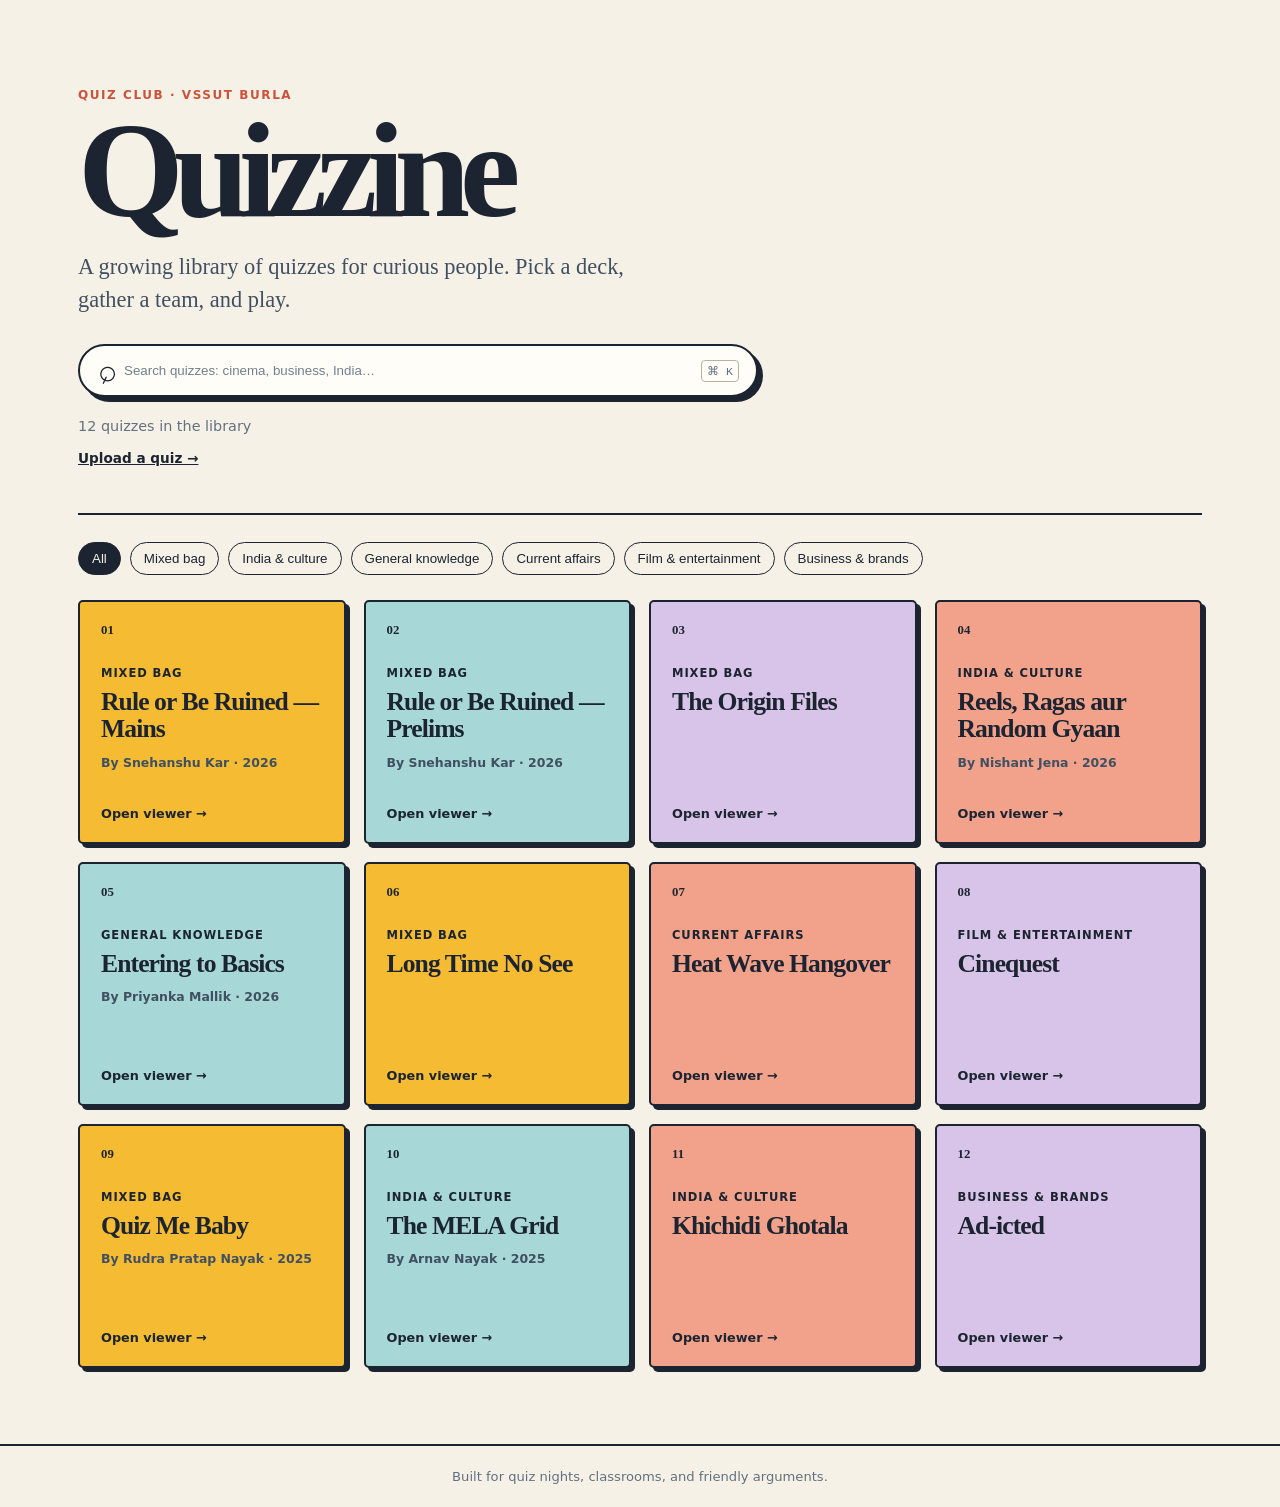
==== index.html @ 9f370ceb "feat: serve clean routes from Go API" ====
<!doctype html>
<html lang="en">
  <head>
    <meta charset="UTF-8" />
    <meta name="viewport" content="width=device-width, initial-scale=1.0" />
    <!-- Google tag (gtag.js) -->
    <script async src="https://www.googletagmanager.com/gtag/js?id=G-WMMW5VG9YV"></script>
    <script>
      window.dataLayer = window.dataLayer || [];
      function gtag(){dataLayer.push(arguments);}
      gtag('js', new Date());
      gtag('config', 'G-WMMW5VG9YV');
    </script>
    <meta name="description" content="Quizzine is the searchable quiz library from Quiz Club - VSSUT Burla." />
    <title>Quizzine — Quiz Club - VSSUT Burla</title>
    <link rel="canonical" href="https://quizzine.org/" />
    <meta property="og:type" content="website" />
    <meta property="og:url" content="https://quizzine.org/" />
    <meta property="og:title" content="Quizzine — A library of quizzes for curious people" />
    <meta property="og:description" content="Explore quiz decks on technology, business, India, sport, culture, and more — from Quiz Club - VSSUT Burla." />
    <meta property="og:image" content="https://quizzine.org/og-preview-v2.jpg" />
    <meta property="og:image:width" content="1200" />
    <meta property="og:image:height" content="630" />
    <meta property="og:site_name" content="Quizzine" />
    <meta name="twitter:card" content="summary_large_image" />
    <meta name="twitter:title" content="Quizzine — A library of quizzes for curious people" />
    <meta name="twitter:description" content="Explore quiz decks on technology, business, India, sport, culture, and more." />
    <meta name="twitter:image" content="https://quizzine.org/og-preview-v2.jpg" />
    <link rel="icon" href="favicon.svg" type="image/svg+xml" />
    <link rel="stylesheet" href="styles.css?v=20260818-upload" />
  </head>
  <body>
    <main>
      <section class="hero" aria-labelledby="page-title">
        <p class="eyebrow">QUIZ CLUB · VSSUT BURLA</p>
        <h1 id="page-title">Quizzine</h1>
        <p class="intro">A growing library of quizzes for curious people. Pick a deck, gather a team, and play.</p>
        <label class="search" for="quiz-search">
          <span class="search-icon" aria-hidden="true">⌕</span>
          <input id="quiz-search" type="search" autocomplete="off" placeholder="Search quizzes: cinema, business, India…" aria-describedby="result-count" />
          <kbd>⌘ K</kbd>
        </label>
        <p id="result-count" class="result-count" aria-live="polite"></p>
        <a class="upload-link" href="/upload">Upload a quiz →</a>
      </section>

      <section aria-label="Quiz library" class="library">
        <div class="filters" id="filters" aria-label="Filter by topic"></div>
        <div id="quiz-grid" class="quiz-grid"></div>
        <p id="empty-state" class="empty" hidden>No quizzes match that search. Try a different term.</p>
      </section>
    </main>
    <footer>Built for quiz nights, classrooms, and friendly arguments.</footer>
  <script src="quizzes.js?v=20260818-upload"></script>
  <script src="app.js?v=20260818-upload"></script>
  </body>
</html>
---- styles.css ----
:root { --ink:#1b2430; --paper:#f6f1e7; --sun:#f5bb32; --brick:#cc5239; --sky:#a7d8d7; --muted:#637080; }
* { box-sizing:border-box; }
body { margin:0; min-height:100vh; color:var(--ink); background:var(--paper); font-family: ui-rounded, "Avenir Next", Avenir, "Nunito Sans", system-ui, sans-serif; }
main { max-width:1180px; padding:0 28px; margin:auto; }
.hero { padding:88px 0 46px; max-width:800px; }
.eyebrow { font-size:.75rem; font-weight:800; letter-spacing:.13em; color:var(--brick); margin:0 0 15px; }
h1 { margin:0; font:900 clamp(4rem,12vw,8.5rem)/.78 Georgia, serif; letter-spacing:-.075em; }
.intro { font:500 clamp(1.1rem,2.2vw,1.4rem)/1.45 Georgia,serif; max-width:590px; margin:28px 0; color:#405061; }
.search { position:relative; display:flex; align-items:center; max-width:680px; border:2px solid var(--ink); border-radius:999px; padding:0 17px; background:#fffdf7; box-shadow:5px 5px 0 var(--ink); }
.search:focus-within { outline:4px solid var(--sun); outline-offset:3px; }
.search-icon { font-size:2rem; font-family:Georgia,serif; transform:rotate(-20deg); margin-right:8px; }
input { flex:1; min-width:0; border:0; outline:0; background:transparent; color:var(--ink); font:600 1rem/1.2 inherit; padding:17px 0; }
input::placeholder { color:#72808c; }
kbd { font-size:.72rem; color:var(--muted); border:1px solid #b6b2a8; border-radius:4px; padding:3px 5px; white-space:nowrap; }
.result-count { min-height:1.2em; color:var(--muted); font-size:.9rem; margin:21px 0 0; }
.upload-link { display:inline-block; margin-top:15px; color:var(--ink); font-size:.85rem; font-weight:800; }
.library { border-top:2px solid var(--ink); padding:27px 0 76px; }
.filters { display:flex; flex-wrap:wrap; gap:9px; margin-bottom:25px; }
.filter { cursor:pointer; border:1.5px solid var(--ink); border-radius:999px; background:transparent; padding:8px 13px; color:var(--ink); font:750 .79rem inherit; }
.filter:hover,.filter[aria-pressed="true"] { background:var(--ink); color:var(--paper); }
.quiz-grid { display:grid; grid-template-columns:repeat(auto-fill,minmax(230px,1fr)); gap:18px; }
.card { min-height:244px; position:relative; padding:21px; display:flex; flex-direction:column; border:2px solid var(--ink); border-radius:5px; color:var(--ink); background:var(--card); box-shadow:4px 4px 0 var(--ink); transition:transform .15s, box-shadow .15s; }
.card:hover { transform:translate(-3px,-3px); box-shadow:8px 8px 0 var(--ink); }
.number { font:800 .8rem Georgia,serif; }
.topic { margin:28px 0 8px; font-weight:800; font-size:.72rem; text-transform:uppercase; letter-spacing:.08em; }
.card h2 { margin:0; font:700 clamp(1.35rem,2vw,1.7rem)/1.06 Georgia,serif; letter-spacing:-.035em; }
.format { margin-top:auto; font-weight:750; font-size:.8rem; }
.credit { margin-top:12px; color:#405061; font-size:.78rem; font-weight:750; }
.card a { position:absolute; inset:0; }
.empty { padding:48px 0; font:italic 1.2rem Georgia,serif; }
footer { border-top:2px solid var(--ink); padding:23px 28px; text-align:center; font-size:.82rem; color:var(--muted); }
.viewer-shell { max-width:1300px; min-height:100vh; padding:34px 28px 48px; }
.back { display:inline-block; color:var(--ink); font-weight:800; text-decoration:none; margin-bottom:34px; }
.back:hover { text-decoration:underline; }
.viewer-heading { display:flex; align-items:end; justify-content:space-between; gap:20px; margin-bottom:25px; }
.viewer-heading h1 { font-size:clamp(2.2rem,5vw,4.5rem); line-height:.9; max-width:800px; }
.viewer-heading .eyebrow { margin-bottom:10px; }
.download { flex:none; color:var(--ink); border:2px solid var(--ink); border-radius:999px; background:var(--sun); padding:12px 16px; font-weight:800; text-decoration:none; box-shadow:3px 3px 0 var(--ink); }
.download:hover { transform:translate(-2px,-2px); box-shadow:5px 5px 0 var(--ink); }
.deck-frame { border:2px solid var(--ink); border-radius:6px; overflow:hidden; background:#172131; box-shadow:5px 5px 0 var(--ink); aspect-ratio:16/9; }
.deck-frame { display:grid; place-items:center; position:relative; }
.deck-frame canvas { display:block; max-width:100%; max-height:100%; background:white; }
.deck-loading { position:absolute; margin:0; color:var(--muted); font-weight:800; }
.deck-navigation { display:flex; align-items:center; justify-content:center; gap:14px; margin:20px 0 0; }
.deck-navigation button { cursor:pointer; border:2px solid var(--ink); border-radius:999px; padding:10px 14px; background:#fffdf7; color:var(--ink); font:800 .85rem inherit; box-shadow:2px 2px 0 var(--ink); }
.deck-navigation button:hover:not(:disabled) { transform:translate(-1px,-1px); box-shadow:4px 4px 0 var(--ink); }
.deck-navigation button:disabled { cursor:not-allowed; opacity:.45; box-shadow:none; }
#slide-status { min-width:72px; text-align:center; color:var(--muted); font-size:.85rem; font-weight:800; }
.viewer-note { color:var(--muted); max-width:660px; font-size:.9rem; margin:20px 0; }
.upload-shell { max-width:720px; min-height:100vh; padding:50px 28px 70px; }
.upload-shell h1 { font-size:clamp(3.5rem,9vw,6rem); }
.upload-form { display:grid; gap:18px; margin-top:34px; padding:25px; border:2px solid var(--ink); background:#fffdf7; box-shadow:5px 5px 0 var(--ink); }
.upload-form label { display:grid; gap:7px; font-weight:800; font-size:.86rem; }
.upload-form label span,.upload-help,.upload-status { color:var(--muted); font-weight:500; }
.upload-form input { border:1.5px solid var(--ink); padding:12px; background:#fff; font:600 1rem inherit; }
.upload-form input[type=file] { font-size:.85rem; }
.upload-help,.upload-status { margin:0; font-size:.85rem; line-height:1.4; }
.upload-button { cursor:pointer; justify-self:start; border:2px solid var(--ink); background:var(--sun); color:var(--ink); padding:12px 17px; font:800 1rem inherit; box-shadow:3px 3px 0 var(--ink); }
.upload-button:disabled { opacity:.55; cursor:wait; }
@media (max-width:600px) { main{padding:0 20px}.hero{padding:64px 0 38px} kbd{display:none}.quiz-grid{grid-template-columns:1fr 1fr;gap:13px}.card{min-height:225px;padding:16px}.card h2{font-size:1.35rem} }
@media (max-width:600px) { .viewer-shell{padding:22px 16px 35px}.viewer-heading{align-items:start;flex-direction:column;margin-bottom:18px}.viewer-heading h1{font-size:2.55rem}.download{width:100%;text-align:center}.deck-frame{aspect-ratio:9/14;box-shadow:3px 3px 0 var(--ink)}.deck-navigation{gap:8px}.deck-navigation button{padding:10px 11px;font-size:.78rem}#slide-status{min-width:58px;font-size:.78rem} }
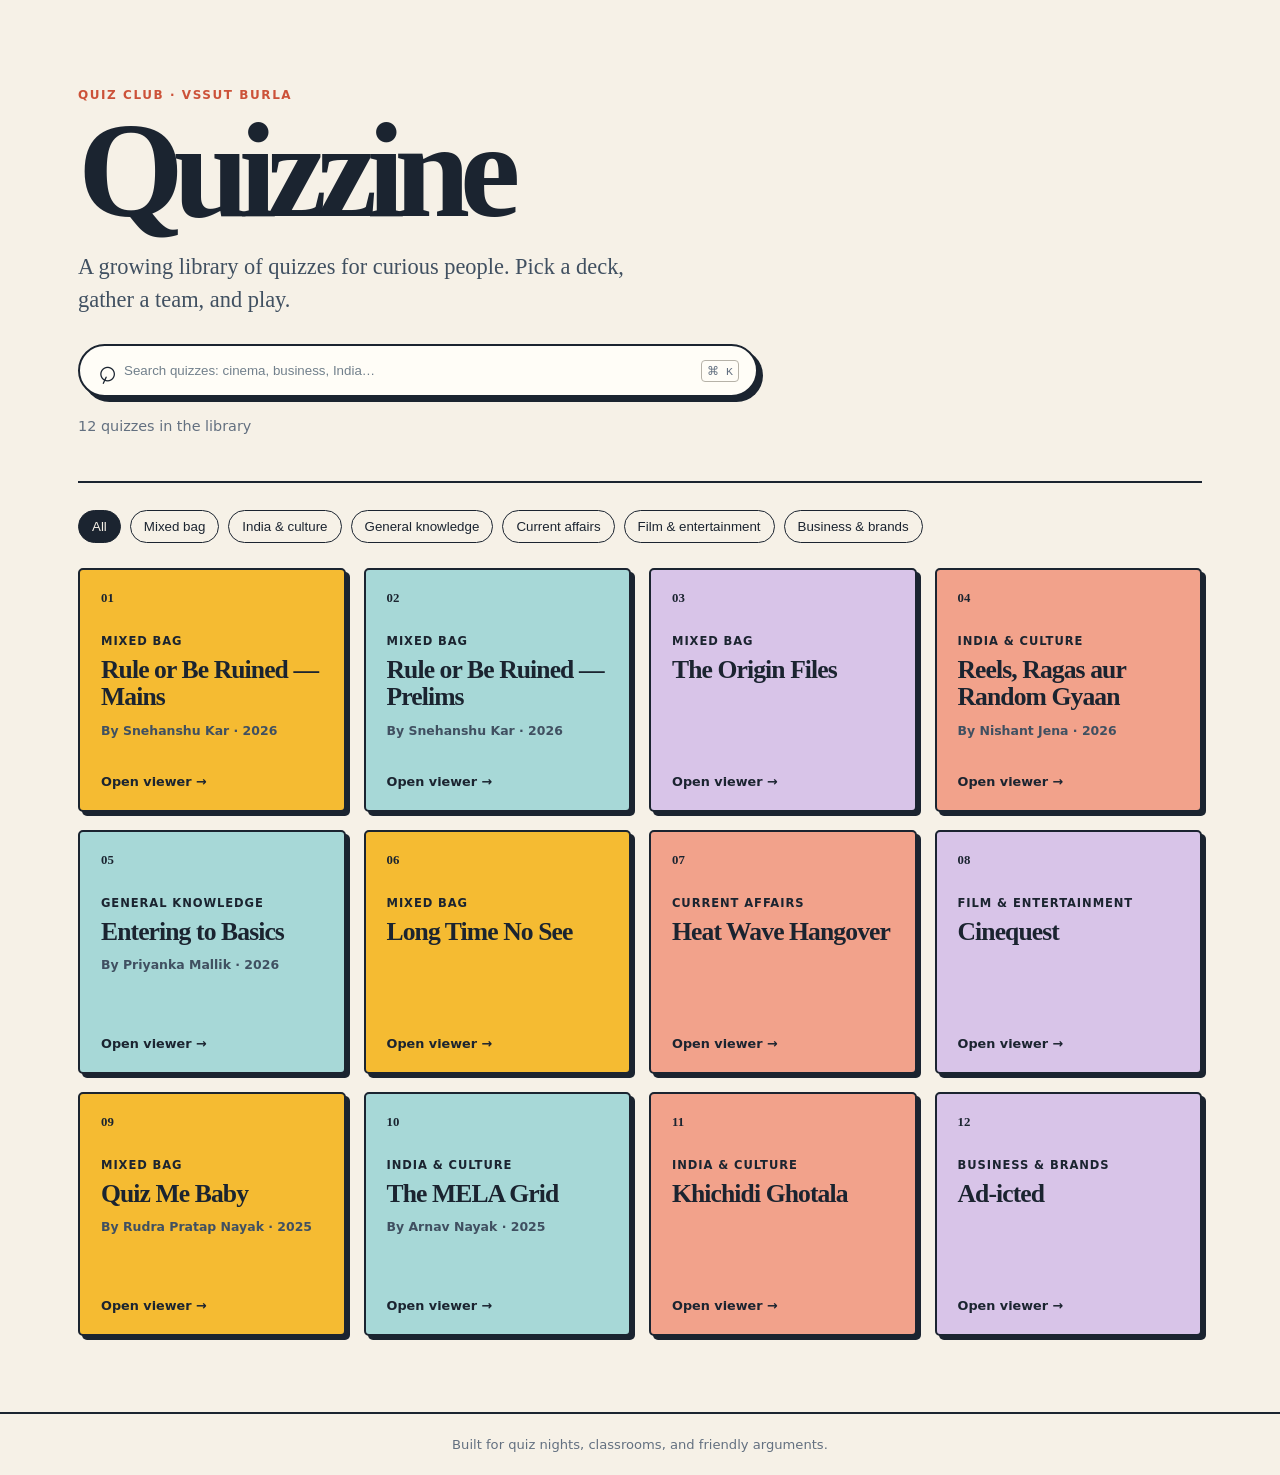
==== commit 954fe677: "fix: hide upload link from home page" ====
--- a/index.html
+++ b/index.html
@@ -41,7 +41,6 @@
           <kbd>⌘ K</kbd>
         </label>
         <p id="result-count" class="result-count" aria-live="polite"></p>
-        <a class="upload-link" href="/upload">Upload a quiz →</a>
       </section>
 
       <section aria-label="Quiz library" class="library">
@@ -52,6 +51,6 @@
     </main>
     <footer>Built for quiz nights, classrooms, and friendly arguments.</footer>
   <script src="quizzes.js?v=20260818-upload"></script>
-  <script src="app.js?v=20260818-upload"></script>
+  <script src="app.js?v=20260818-upload-r3"></script>
   </body>
 </html>
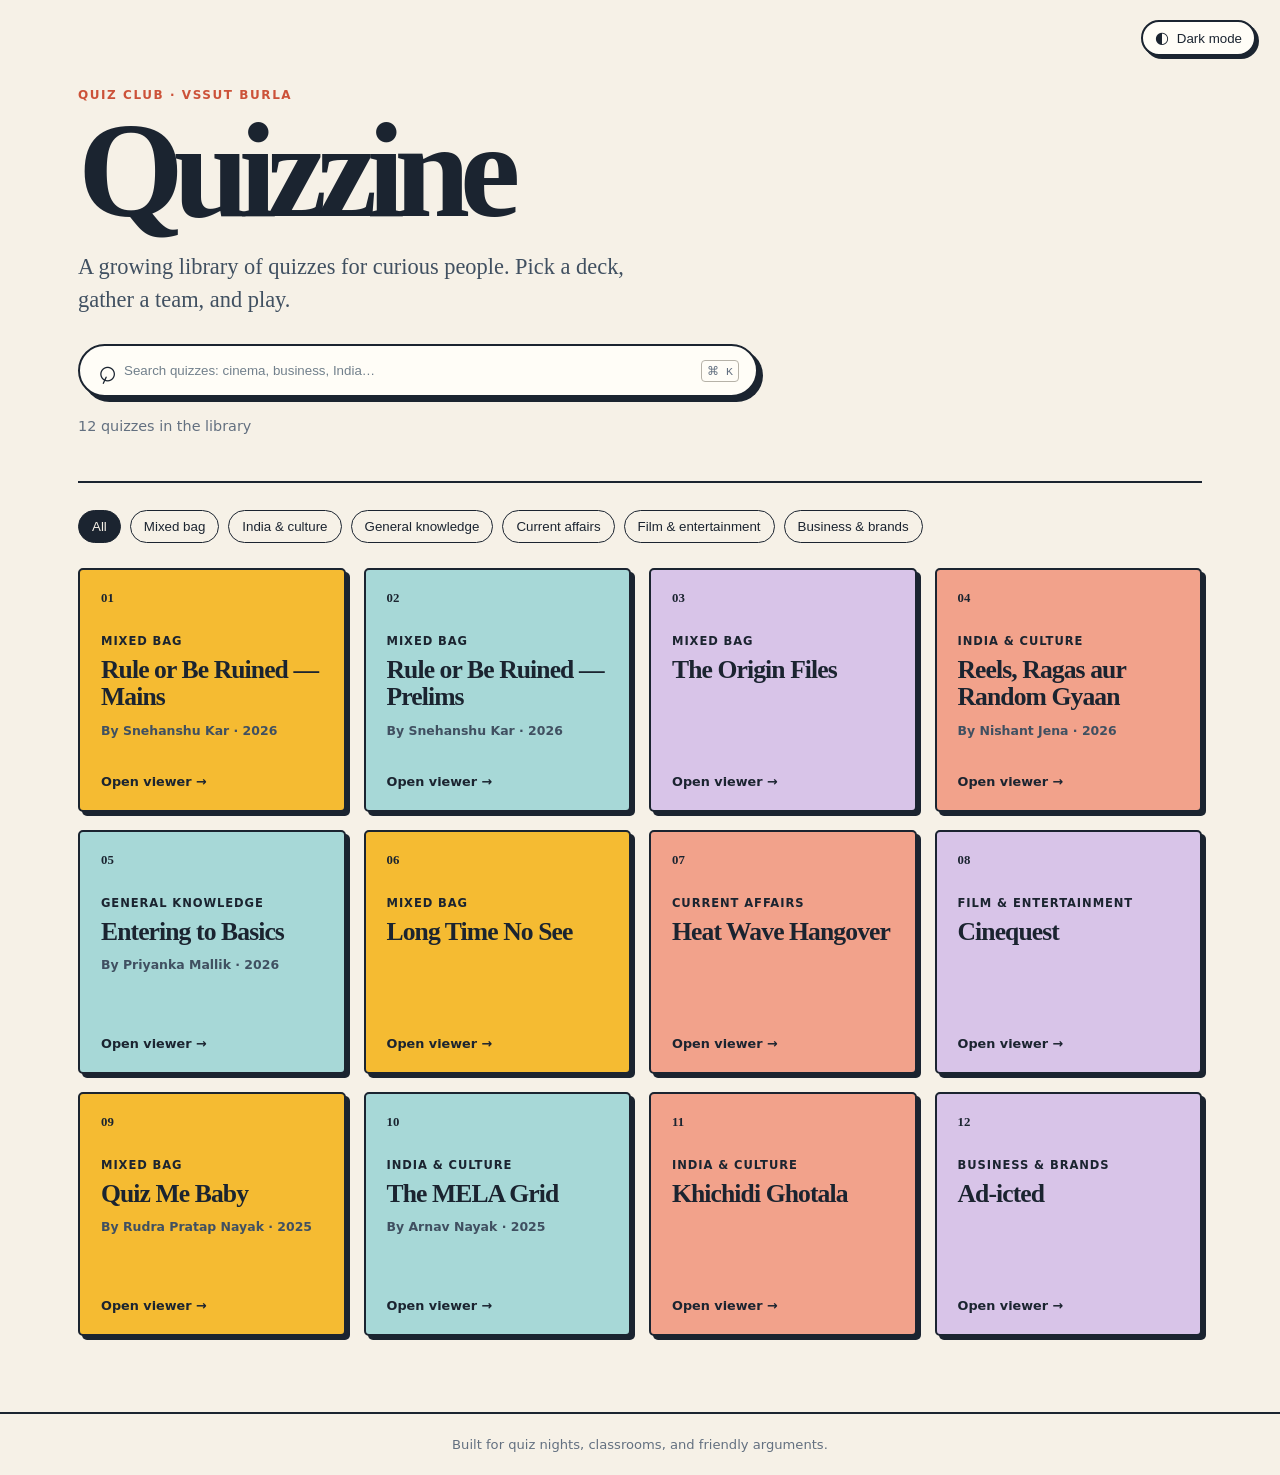
==== commit d7c5b8fe: "feat: add manual theme switch" ====
--- a/index.html
+++ b/index.html
@@ -3,6 +3,8 @@
   <head>
     <meta charset="UTF-8" />
     <meta name="viewport" content="width=device-width, initial-scale=1.0" />
+    <meta name="color-scheme" content="light dark" />
+    <script>try { const theme = localStorage.getItem('quizzine-theme'); if (theme) document.documentElement.dataset.theme = theme; } catch {}</script>
     <!-- Google tag (gtag.js) -->
     <script async src="https://www.googletagmanager.com/gtag/js?id=G-WMMW5VG9YV"></script>
     <script>
@@ -27,9 +29,10 @@
     <meta name="twitter:description" content="Explore quiz decks on technology, business, India, sport, culture, and more." />
     <meta name="twitter:image" content="https://quizzine.org/og-preview-v2.jpg" />
     <link rel="icon" href="favicon.svg" type="image/svg+xml" />
-    <link rel="stylesheet" href="styles.css?v=20260818-upload" />
+    <link rel="stylesheet" href="styles.css?v=20260818-dark" />
   </head>
   <body>
+    <button class="theme-toggle" type="button" role="switch" aria-checked="false"><span class="theme-toggle-icon" aria-hidden="true">◐</span><span class="theme-toggle-label">Dark mode</span></button>
     <main>
       <section class="hero" aria-labelledby="page-title">
         <p class="eyebrow">QUIZ CLUB · VSSUT BURLA</p>
@@ -50,6 +53,7 @@
       </section>
     </main>
     <footer>Built for quiz nights, classrooms, and friendly arguments.</footer>
+  <script src="theme.js?v=20260818-theme-toggle"></script>
   <script src="quizzes.js?v=20260818-upload"></script>
   <script src="app.js?v=20260818-upload-r3"></script>
   </body>
--- a/styles.css
+++ b/styles.css
@@ -1,17 +1,17 @@
-:root { --ink:#1b2430; --paper:#f6f1e7; --sun:#f5bb32; --brick:#cc5239; --sky:#a7d8d7; --muted:#637080; }
+:root { color-scheme:light dark; --ink:#1b2430; --paper:#f6f1e7; --sun:#f5bb32; --brick:#cc5239; --sky:#a7d8d7; --muted:#637080; --ink-soft:#405061; --placeholder:#72808c; --key-border:#b6b2a8; --surface:#fffdf7; --field:#fff; }
 * { box-sizing:border-box; }
 body { margin:0; min-height:100vh; color:var(--ink); background:var(--paper); font-family: ui-rounded, "Avenir Next", Avenir, "Nunito Sans", system-ui, sans-serif; }
 main { max-width:1180px; padding:0 28px; margin:auto; }
 .hero { padding:88px 0 46px; max-width:800px; }
 .eyebrow { font-size:.75rem; font-weight:800; letter-spacing:.13em; color:var(--brick); margin:0 0 15px; }
 h1 { margin:0; font:900 clamp(4rem,12vw,8.5rem)/.78 Georgia, serif; letter-spacing:-.075em; }
-.intro { font:500 clamp(1.1rem,2.2vw,1.4rem)/1.45 Georgia,serif; max-width:590px; margin:28px 0; color:#405061; }
-.search { position:relative; display:flex; align-items:center; max-width:680px; border:2px solid var(--ink); border-radius:999px; padding:0 17px; background:#fffdf7; box-shadow:5px 5px 0 var(--ink); }
+.intro { font:500 clamp(1.1rem,2.2vw,1.4rem)/1.45 Georgia,serif; max-width:590px; margin:28px 0; color:var(--ink-soft); }
+.search { position:relative; display:flex; align-items:center; max-width:680px; border:2px solid var(--ink); border-radius:999px; padding:0 17px; background:var(--surface); box-shadow:5px 5px 0 var(--ink); }
 .search:focus-within { outline:4px solid var(--sun); outline-offset:3px; }
 .search-icon { font-size:2rem; font-family:Georgia,serif; transform:rotate(-20deg); margin-right:8px; }
 input { flex:1; min-width:0; border:0; outline:0; background:transparent; color:var(--ink); font:600 1rem/1.2 inherit; padding:17px 0; }
-input::placeholder { color:#72808c; }
-kbd { font-size:.72rem; color:var(--muted); border:1px solid #b6b2a8; border-radius:4px; padding:3px 5px; white-space:nowrap; }
+input::placeholder { color:var(--placeholder); }
+kbd { font-size:.72rem; color:var(--muted); border:1px solid var(--key-border); border-radius:4px; padding:3px 5px; white-space:nowrap; }
 .result-count { min-height:1.2em; color:var(--muted); font-size:.9rem; margin:21px 0 0; }
 .upload-link { display:inline-block; margin-top:15px; color:var(--ink); font-size:.85rem; font-weight:800; }
 .library { border-top:2px solid var(--ink); padding:27px 0 76px; }
@@ -25,7 +25,7 @@
 .topic { margin:28px 0 8px; font-weight:800; font-size:.72rem; text-transform:uppercase; letter-spacing:.08em; }
 .card h2 { margin:0; font:700 clamp(1.35rem,2vw,1.7rem)/1.06 Georgia,serif; letter-spacing:-.035em; }
 .format { margin-top:auto; font-weight:750; font-size:.8rem; }
-.credit { margin-top:12px; color:#405061; font-size:.78rem; font-weight:750; }
+.credit { margin-top:12px; color:var(--ink-soft); font-size:.78rem; font-weight:750; }
 .card a { position:absolute; inset:0; }
 .empty { padding:48px 0; font:italic 1.2rem Georgia,serif; }
 footer { border-top:2px solid var(--ink); padding:23px 28px; text-align:center; font-size:.82rem; color:var(--muted); }
@@ -42,20 +42,36 @@
 .deck-frame canvas { display:block; max-width:100%; max-height:100%; background:white; }
 .deck-loading { position:absolute; margin:0; color:var(--muted); font-weight:800; }
 .deck-navigation { display:flex; align-items:center; justify-content:center; gap:14px; margin:20px 0 0; }
-.deck-navigation button { cursor:pointer; border:2px solid var(--ink); border-radius:999px; padding:10px 14px; background:#fffdf7; color:var(--ink); font:800 .85rem inherit; box-shadow:2px 2px 0 var(--ink); }
+.deck-navigation button { cursor:pointer; border:2px solid var(--ink); border-radius:999px; padding:10px 14px; background:var(--surface); color:var(--ink); font:800 .85rem inherit; box-shadow:2px 2px 0 var(--ink); }
 .deck-navigation button:hover:not(:disabled) { transform:translate(-1px,-1px); box-shadow:4px 4px 0 var(--ink); }
 .deck-navigation button:disabled { cursor:not-allowed; opacity:.45; box-shadow:none; }
 #slide-status { min-width:72px; text-align:center; color:var(--muted); font-size:.85rem; font-weight:800; }
 .viewer-note { color:var(--muted); max-width:660px; font-size:.9rem; margin:20px 0; }
 .upload-shell { max-width:720px; min-height:100vh; padding:50px 28px 70px; }
 .upload-shell h1 { font-size:clamp(3.5rem,9vw,6rem); }
-.upload-form { display:grid; gap:18px; margin-top:34px; padding:25px; border:2px solid var(--ink); background:#fffdf7; box-shadow:5px 5px 0 var(--ink); }
+.upload-form { display:grid; gap:18px; margin-top:34px; padding:25px; border:2px solid var(--ink); background:var(--surface); box-shadow:5px 5px 0 var(--ink); }
 .upload-form label { display:grid; gap:7px; font-weight:800; font-size:.86rem; }
 .upload-form label span,.upload-help,.upload-status { color:var(--muted); font-weight:500; }
-.upload-form input { border:1.5px solid var(--ink); padding:12px; background:#fff; font:600 1rem inherit; }
+.upload-form input { border:1.5px solid var(--ink); padding:12px; background:var(--field); font:600 1rem inherit; }
 .upload-form input[type=file] { font-size:.85rem; }
 .upload-help,.upload-status { margin:0; font-size:.85rem; line-height:1.4; }
 .upload-button { cursor:pointer; justify-self:start; border:2px solid var(--ink); background:var(--sun); color:var(--ink); padding:12px 17px; font:800 1rem inherit; box-shadow:3px 3px 0 var(--ink); }
 .upload-button:disabled { opacity:.55; cursor:wait; }
+.upload-progress { display:grid; gap:7px; color:var(--muted); font-size:.85rem; font-weight:700; }
+.upload-progress-track { height:12px; overflow:hidden; border:1.5px solid var(--ink); background:var(--field); }
+.upload-progress-bar { width:0; height:100%; background:var(--sun); transition:width .15s ease; }
+@media (prefers-color-scheme:dark) {
+  :root:not([data-theme="light"]) { --ink:#f6f1e7; --paper:#17202a; --sun:#f5bb32; --brick:#ff967f; --sky:#a7d8d7; --muted:#bdc6d0; --ink-soft:#d4dee8; --placeholder:#bdc6d0; --key-border:#718091; --surface:#202c38; --field:#293847; }
+  :root:not([data-theme="light"]) .card { background:color-mix(in srgb, var(--card) 42%, var(--paper)); }
+  :root:not([data-theme="light"]) .deck-frame { background:#0f1720; }
+}
+:root[data-theme="dark"] { --ink:#f6f1e7; --paper:#17202a; --sun:#f5bb32; --brick:#ff967f; --sky:#a7d8d7; --muted:#bdc6d0; --ink-soft:#d4dee8; --placeholder:#bdc6d0; --key-border:#718091; --surface:#202c38; --field:#293847; }
+:root[data-theme="dark"] .card { background:color-mix(in srgb, var(--card) 42%, var(--paper)); }
+:root[data-theme="dark"] .deck-frame { background:#0f1720; }
+.theme-toggle { position:fixed; z-index:2; top:20px; right:24px; display:inline-flex; align-items:center; gap:8px; cursor:pointer; border:2px solid var(--ink); border-radius:999px; padding:8px 12px; color:var(--ink); background:var(--surface); font:800 .78rem/1 inherit; box-shadow:3px 3px 0 var(--ink); }
+.theme-toggle:hover { transform:translate(-1px,-1px); box-shadow:5px 5px 0 var(--ink); }
+.theme-toggle:focus-visible { outline:4px solid var(--sun); outline-offset:3px; }
+.theme-toggle-icon { font-size:1rem; line-height:1; }
+@media (max-width:600px) { .theme-toggle { top:14px; right:16px; padding:7px 10px; } .theme-toggle-label { display:none; } }
 @media (max-width:600px) { main{padding:0 20px}.hero{padding:64px 0 38px} kbd{display:none}.quiz-grid{grid-template-columns:1fr 1fr;gap:13px}.card{min-height:225px;padding:16px}.card h2{font-size:1.35rem} }
 @media (max-width:600px) { .viewer-shell{padding:22px 16px 35px}.viewer-heading{align-items:start;flex-direction:column;margin-bottom:18px}.viewer-heading h1{font-size:2.55rem}.download{width:100%;text-align:center}.deck-frame{aspect-ratio:9/14;box-shadow:3px 3px 0 var(--ink)}.deck-navigation{gap:8px}.deck-navigation button{padding:10px 11px;font-size:.78rem}#slide-status{min-width:58px;font-size:.78rem} }
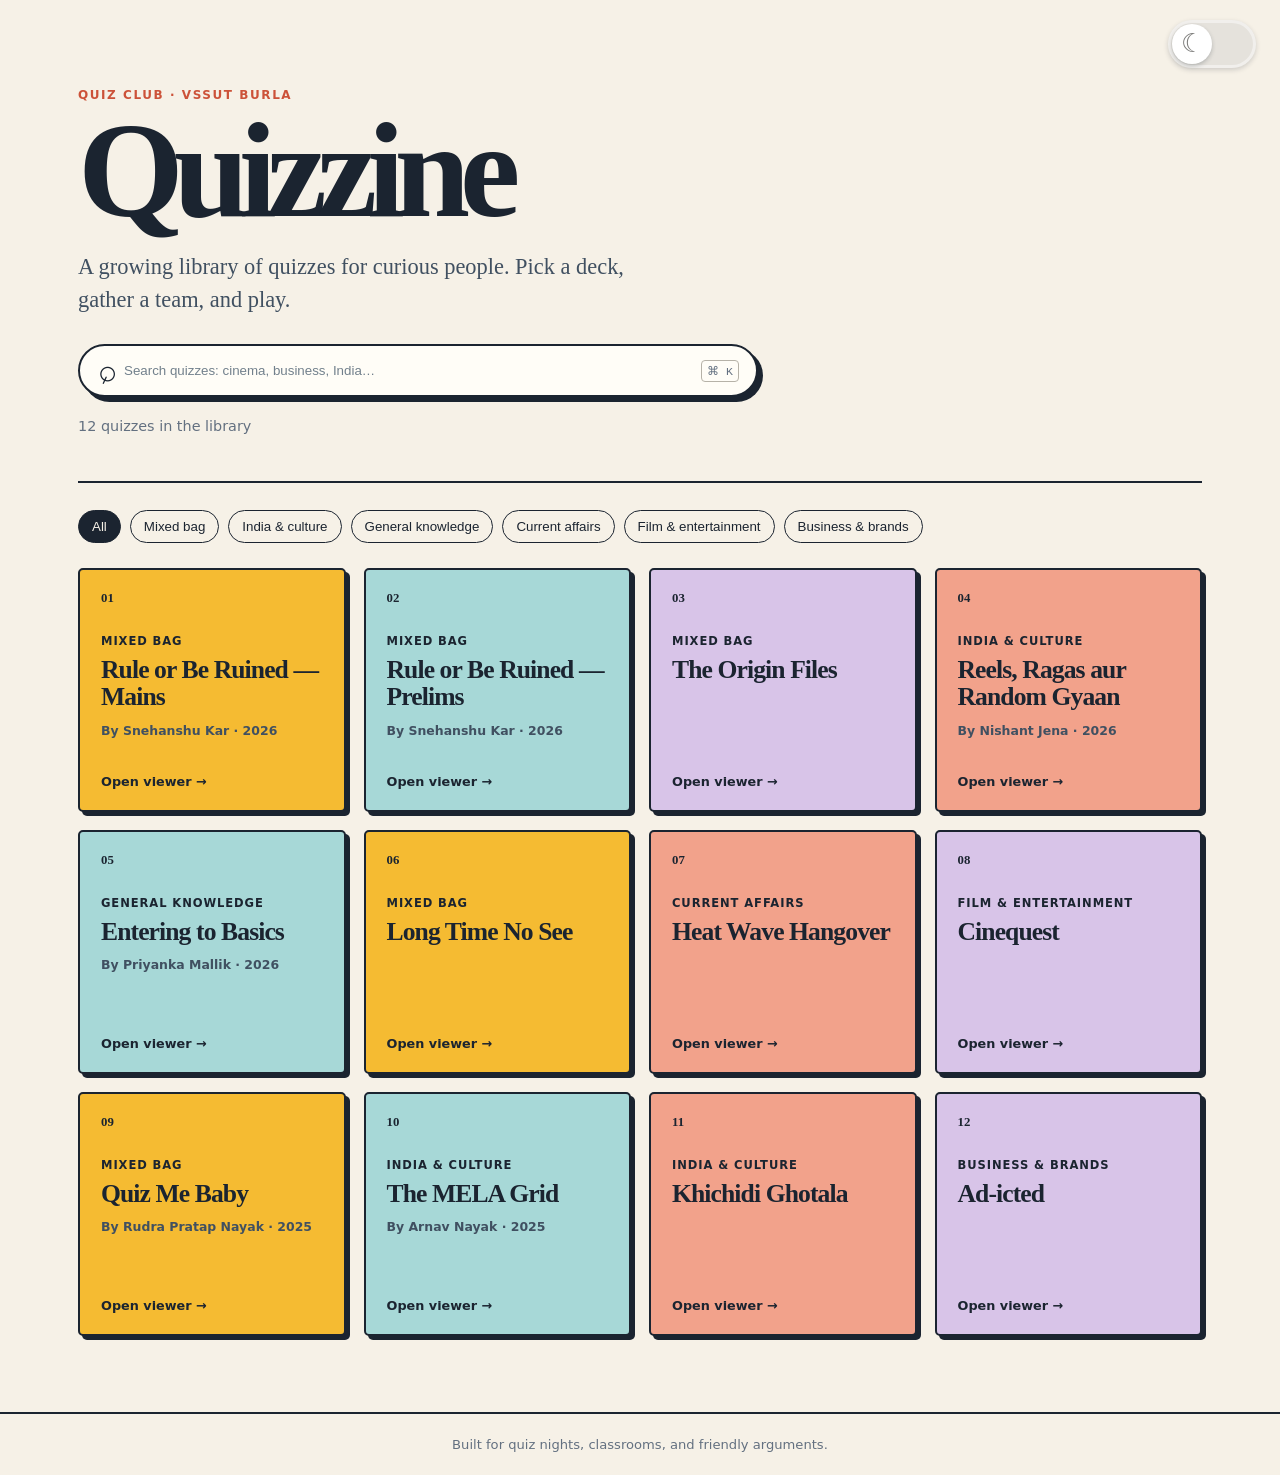
==== commit 29f9591a: "fix: serve and refine theme switch" ====
--- a/index.html
+++ b/index.html
@@ -32,7 +32,7 @@
     <link rel="stylesheet" href="styles.css?v=20260818-dark" />
   </head>
   <body>
-    <button class="theme-toggle" type="button" role="switch" aria-checked="false"><span class="theme-toggle-icon" aria-hidden="true">◐</span><span class="theme-toggle-label">Dark mode</span></button>
+    <button class="theme-toggle" type="button" role="switch" aria-checked="false"><span class="theme-toggle-track-icon" aria-hidden="true">☀</span><span class="theme-toggle-thumb"><span class="theme-toggle-icon" aria-hidden="true">☾</span></span><span class="theme-toggle-label">Dark mode</span></button>
     <main>
       <section class="hero" aria-labelledby="page-title">
         <p class="eyebrow">QUIZ CLUB · VSSUT BURLA</p>
--- a/styles.css
+++ b/styles.css
@@ -68,10 +68,18 @@
 :root[data-theme="dark"] { --ink:#f6f1e7; --paper:#17202a; --sun:#f5bb32; --brick:#ff967f; --sky:#a7d8d7; --muted:#bdc6d0; --ink-soft:#d4dee8; --placeholder:#bdc6d0; --key-border:#718091; --surface:#202c38; --field:#293847; }
 :root[data-theme="dark"] .card { background:color-mix(in srgb, var(--card) 42%, var(--paper)); }
 :root[data-theme="dark"] .deck-frame { background:#0f1720; }
-.theme-toggle { position:fixed; z-index:2; top:20px; right:24px; display:inline-flex; align-items:center; gap:8px; cursor:pointer; border:2px solid var(--ink); border-radius:999px; padding:8px 12px; color:var(--ink); background:var(--surface); font:800 .78rem/1 inherit; box-shadow:3px 3px 0 var(--ink); }
-.theme-toggle:hover { transform:translate(-1px,-1px); box-shadow:5px 5px 0 var(--ink); }
+.theme-toggle { position:fixed; z-index:2; top:20px; right:24px; display:flex; align-items:center; justify-content:flex-start; width:88px; height:48px; padding:4px; cursor:pointer; border:0; border-radius:999px; color:#7b7b79; background:#e5e2dc; box-shadow:inset 0 0 0 3px rgba(255,255,255,.45), 0 2px 5px rgba(27,36,48,.18); transition:background .2s ease; }
+.theme-toggle:hover { box-shadow:inset 0 0 0 3px rgba(255,255,255,.55), 0 3px 7px rgba(27,36,48,.25); }
 .theme-toggle:focus-visible { outline:4px solid var(--sun); outline-offset:3px; }
-.theme-toggle-icon { font-size:1rem; line-height:1; }
-@media (max-width:600px) { .theme-toggle { top:14px; right:16px; padding:7px 10px; } .theme-toggle-label { display:none; } }
+.theme-toggle-track-icon { position:absolute; left:10px; color:#a7a7a4; font-size:1.5rem; line-height:1; opacity:0; transition:opacity .2s ease; }
+.theme-toggle-thumb { display:grid; flex:none; place-items:center; width:40px; height:40px; border-radius:50%; background:#fff; box-shadow:0 2px 4px rgba(27,36,48,.24); transition:background .2s ease, transform .2s ease; }
+.theme-toggle-icon { font:1.65rem/1 Georgia,serif; transform:translateY(-1px); }
+.theme-toggle-label { position:absolute; width:1px; height:1px; padding:0; margin:-1px; overflow:hidden; clip:rect(0,0,0,0); white-space:nowrap; border:0; }
+:root[data-theme="dark"] .theme-toggle { justify-content:flex-end; background:#484848; color:#bcbcbc; box-shadow:inset 0 0 0 3px rgba(255,255,255,.1), 0 2px 5px rgba(0,0,0,.3); }
+:root[data-theme="dark"] .theme-toggle-track-icon { opacity:1; }
+:root[data-theme="dark"] .theme-toggle-thumb { background:#1b1b1d; box-shadow:0 2px 4px rgba(0,0,0,.5); }
+:root[data-theme="dark"] .theme-toggle-icon { opacity:0; }
+@media (prefers-color-scheme:dark) { :root:not([data-theme="light"]) .theme-toggle { justify-content:flex-end; background:#484848; color:#bcbcbc; box-shadow:inset 0 0 0 3px rgba(255,255,255,.1), 0 2px 5px rgba(0,0,0,.3); } :root:not([data-theme="light"]) .theme-toggle-track-icon { opacity:1; } :root:not([data-theme="light"]) .theme-toggle-thumb { background:#1b1b1d; box-shadow:0 2px 4px rgba(0,0,0,.5); } :root:not([data-theme="light"]) .theme-toggle-icon { opacity:0; } }
+@media (max-width:600px) { .theme-toggle { top:14px; right:16px; } }
 @media (max-width:600px) { main{padding:0 20px}.hero{padding:64px 0 38px} kbd{display:none}.quiz-grid{grid-template-columns:1fr 1fr;gap:13px}.card{min-height:225px;padding:16px}.card h2{font-size:1.35rem} }
 @media (max-width:600px) { .viewer-shell{padding:22px 16px 35px}.viewer-heading{align-items:start;flex-direction:column;margin-bottom:18px}.viewer-heading h1{font-size:2.55rem}.download{width:100%;text-align:center}.deck-frame{aspect-ratio:9/14;box-shadow:3px 3px 0 var(--ink)}.deck-navigation{gap:8px}.deck-navigation button{padding:10px 11px;font-size:.78rem}#slide-status{min-width:58px;font-size:.78rem} }
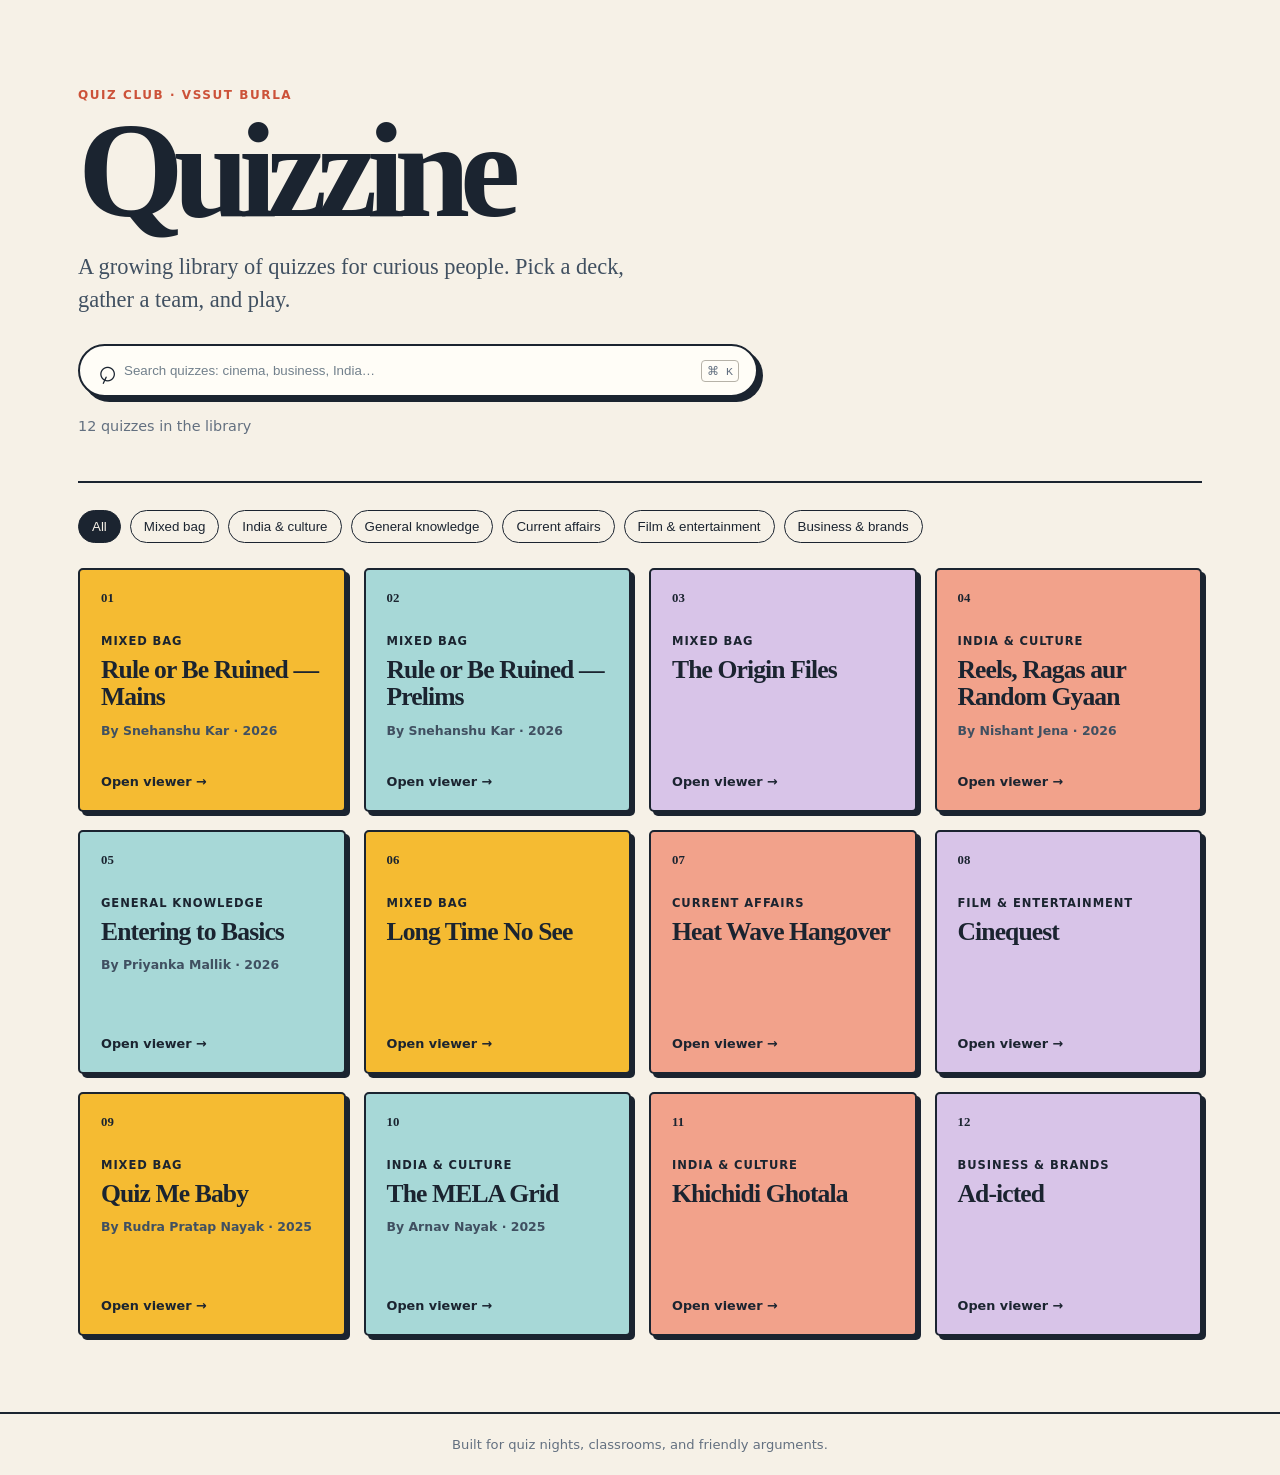
==== commit 7c9a5862: "revert: return to light-only theme" ====
--- a/index.html
+++ b/index.html
@@ -3,8 +3,6 @@
   <head>
     <meta charset="UTF-8" />
     <meta name="viewport" content="width=device-width, initial-scale=1.0" />
-    <meta name="color-scheme" content="light dark" />
-    <script>try { const theme = localStorage.getItem('quizzine-theme'); if (theme) document.documentElement.dataset.theme = theme; } catch {}</script>
     <!-- Google tag (gtag.js) -->
     <script async src="https://www.googletagmanager.com/gtag/js?id=G-WMMW5VG9YV"></script>
     <script>
@@ -29,10 +27,9 @@
     <meta name="twitter:description" content="Explore quiz decks on technology, business, India, sport, culture, and more." />
     <meta name="twitter:image" content="https://quizzine.org/og-preview-v2.jpg" />
     <link rel="icon" href="favicon.svg" type="image/svg+xml" />
-    <link rel="stylesheet" href="styles.css?v=20260818-dark" />
+    <link rel="stylesheet" href="styles.css?v=20260818-upload" />
   </head>
   <body>
-    <button class="theme-toggle" type="button" role="switch" aria-checked="false"><span class="theme-toggle-track-icon" aria-hidden="true">☀</span><span class="theme-toggle-thumb"><span class="theme-toggle-icon" aria-hidden="true">☾</span></span><span class="theme-toggle-label">Dark mode</span></button>
     <main>
       <section class="hero" aria-labelledby="page-title">
         <p class="eyebrow">QUIZ CLUB · VSSUT BURLA</p>
@@ -53,7 +50,6 @@
       </section>
     </main>
     <footer>Built for quiz nights, classrooms, and friendly arguments.</footer>
-  <script src="theme.js?v=20260818-theme-toggle"></script>
   <script src="quizzes.js?v=20260818-upload"></script>
   <script src="app.js?v=20260818-upload-r3"></script>
   </body>
--- a/styles.css
+++ b/styles.css
@@ -1,17 +1,17 @@
-:root { color-scheme:light dark; --ink:#1b2430; --paper:#f6f1e7; --sun:#f5bb32; --brick:#cc5239; --sky:#a7d8d7; --muted:#637080; --ink-soft:#405061; --placeholder:#72808c; --key-border:#b6b2a8; --surface:#fffdf7; --field:#fff; }
+:root { --ink:#1b2430; --paper:#f6f1e7; --sun:#f5bb32; --brick:#cc5239; --sky:#a7d8d7; --muted:#637080; }
 * { box-sizing:border-box; }
 body { margin:0; min-height:100vh; color:var(--ink); background:var(--paper); font-family: ui-rounded, "Avenir Next", Avenir, "Nunito Sans", system-ui, sans-serif; }
 main { max-width:1180px; padding:0 28px; margin:auto; }
 .hero { padding:88px 0 46px; max-width:800px; }
 .eyebrow { font-size:.75rem; font-weight:800; letter-spacing:.13em; color:var(--brick); margin:0 0 15px; }
 h1 { margin:0; font:900 clamp(4rem,12vw,8.5rem)/.78 Georgia, serif; letter-spacing:-.075em; }
-.intro { font:500 clamp(1.1rem,2.2vw,1.4rem)/1.45 Georgia,serif; max-width:590px; margin:28px 0; color:var(--ink-soft); }
-.search { position:relative; display:flex; align-items:center; max-width:680px; border:2px solid var(--ink); border-radius:999px; padding:0 17px; background:var(--surface); box-shadow:5px 5px 0 var(--ink); }
+.intro { font:500 clamp(1.1rem,2.2vw,1.4rem)/1.45 Georgia,serif; max-width:590px; margin:28px 0; color:#405061; }
+.search { position:relative; display:flex; align-items:center; max-width:680px; border:2px solid var(--ink); border-radius:999px; padding:0 17px; background:#fffdf7; box-shadow:5px 5px 0 var(--ink); }
 .search:focus-within { outline:4px solid var(--sun); outline-offset:3px; }
 .search-icon { font-size:2rem; font-family:Georgia,serif; transform:rotate(-20deg); margin-right:8px; }
 input { flex:1; min-width:0; border:0; outline:0; background:transparent; color:var(--ink); font:600 1rem/1.2 inherit; padding:17px 0; }
-input::placeholder { color:var(--placeholder); }
-kbd { font-size:.72rem; color:var(--muted); border:1px solid var(--key-border); border-radius:4px; padding:3px 5px; white-space:nowrap; }
+input::placeholder { color:#72808c; }
+kbd { font-size:.72rem; color:var(--muted); border:1px solid #b6b2a8; border-radius:4px; padding:3px 5px; white-space:nowrap; }
 .result-count { min-height:1.2em; color:var(--muted); font-size:.9rem; margin:21px 0 0; }
 .upload-link { display:inline-block; margin-top:15px; color:var(--ink); font-size:.85rem; font-weight:800; }
 .library { border-top:2px solid var(--ink); padding:27px 0 76px; }
@@ -25,7 +25,7 @@
 .topic { margin:28px 0 8px; font-weight:800; font-size:.72rem; text-transform:uppercase; letter-spacing:.08em; }
 .card h2 { margin:0; font:700 clamp(1.35rem,2vw,1.7rem)/1.06 Georgia,serif; letter-spacing:-.035em; }
 .format { margin-top:auto; font-weight:750; font-size:.8rem; }
-.credit { margin-top:12px; color:var(--ink-soft); font-size:.78rem; font-weight:750; }
+.credit { margin-top:12px; color:#405061; font-size:.78rem; font-weight:750; }
 .card a { position:absolute; inset:0; }
 .empty { padding:48px 0; font:italic 1.2rem Georgia,serif; }
 footer { border-top:2px solid var(--ink); padding:23px 28px; text-align:center; font-size:.82rem; color:var(--muted); }
@@ -42,44 +42,23 @@
 .deck-frame canvas { display:block; max-width:100%; max-height:100%; background:white; }
 .deck-loading { position:absolute; margin:0; color:var(--muted); font-weight:800; }
 .deck-navigation { display:flex; align-items:center; justify-content:center; gap:14px; margin:20px 0 0; }
-.deck-navigation button { cursor:pointer; border:2px solid var(--ink); border-radius:999px; padding:10px 14px; background:var(--surface); color:var(--ink); font:800 .85rem inherit; box-shadow:2px 2px 0 var(--ink); }
+.deck-navigation button { cursor:pointer; border:2px solid var(--ink); border-radius:999px; padding:10px 14px; background:#fffdf7; color:var(--ink); font:800 .85rem inherit; box-shadow:2px 2px 0 var(--ink); }
 .deck-navigation button:hover:not(:disabled) { transform:translate(-1px,-1px); box-shadow:4px 4px 0 var(--ink); }
 .deck-navigation button:disabled { cursor:not-allowed; opacity:.45; box-shadow:none; }
 #slide-status { min-width:72px; text-align:center; color:var(--muted); font-size:.85rem; font-weight:800; }
 .viewer-note { color:var(--muted); max-width:660px; font-size:.9rem; margin:20px 0; }
 .upload-shell { max-width:720px; min-height:100vh; padding:50px 28px 70px; }
 .upload-shell h1 { font-size:clamp(3.5rem,9vw,6rem); }
-.upload-form { display:grid; gap:18px; margin-top:34px; padding:25px; border:2px solid var(--ink); background:var(--surface); box-shadow:5px 5px 0 var(--ink); }
+.upload-form { display:grid; gap:18px; margin-top:34px; padding:25px; border:2px solid var(--ink); background:#fffdf7; box-shadow:5px 5px 0 var(--ink); }
 .upload-form label { display:grid; gap:7px; font-weight:800; font-size:.86rem; }
 .upload-form label span,.upload-help,.upload-status { color:var(--muted); font-weight:500; }
-.upload-form input { border:1.5px solid var(--ink); padding:12px; background:var(--field); font:600 1rem inherit; }
+.upload-form input { border:1.5px solid var(--ink); padding:12px; background:#fff; font:600 1rem inherit; }
 .upload-form input[type=file] { font-size:.85rem; }
 .upload-help,.upload-status { margin:0; font-size:.85rem; line-height:1.4; }
 .upload-button { cursor:pointer; justify-self:start; border:2px solid var(--ink); background:var(--sun); color:var(--ink); padding:12px 17px; font:800 1rem inherit; box-shadow:3px 3px 0 var(--ink); }
 .upload-button:disabled { opacity:.55; cursor:wait; }
 .upload-progress { display:grid; gap:7px; color:var(--muted); font-size:.85rem; font-weight:700; }
-.upload-progress-track { height:12px; overflow:hidden; border:1.5px solid var(--ink); background:var(--field); }
+.upload-progress-track { height:12px; overflow:hidden; border:1.5px solid var(--ink); background:#fff; }
 .upload-progress-bar { width:0; height:100%; background:var(--sun); transition:width .15s ease; }
-@media (prefers-color-scheme:dark) {
-  :root:not([data-theme="light"]) { --ink:#f6f1e7; --paper:#17202a; --sun:#f5bb32; --brick:#ff967f; --sky:#a7d8d7; --muted:#bdc6d0; --ink-soft:#d4dee8; --placeholder:#bdc6d0; --key-border:#718091; --surface:#202c38; --field:#293847; }
-  :root:not([data-theme="light"]) .card { background:color-mix(in srgb, var(--card) 42%, var(--paper)); }
-  :root:not([data-theme="light"]) .deck-frame { background:#0f1720; }
-}
-:root[data-theme="dark"] { --ink:#f6f1e7; --paper:#17202a; --sun:#f5bb32; --brick:#ff967f; --sky:#a7d8d7; --muted:#bdc6d0; --ink-soft:#d4dee8; --placeholder:#bdc6d0; --key-border:#718091; --surface:#202c38; --field:#293847; }
-:root[data-theme="dark"] .card { background:color-mix(in srgb, var(--card) 42%, var(--paper)); }
-:root[data-theme="dark"] .deck-frame { background:#0f1720; }
-.theme-toggle { position:fixed; z-index:2; top:20px; right:24px; display:flex; align-items:center; justify-content:flex-start; width:88px; height:48px; padding:4px; cursor:pointer; border:0; border-radius:999px; color:#7b7b79; background:#e5e2dc; box-shadow:inset 0 0 0 3px rgba(255,255,255,.45), 0 2px 5px rgba(27,36,48,.18); transition:background .2s ease; }
-.theme-toggle:hover { box-shadow:inset 0 0 0 3px rgba(255,255,255,.55), 0 3px 7px rgba(27,36,48,.25); }
-.theme-toggle:focus-visible { outline:4px solid var(--sun); outline-offset:3px; }
-.theme-toggle-track-icon { position:absolute; left:10px; color:#a7a7a4; font-size:1.5rem; line-height:1; opacity:0; transition:opacity .2s ease; }
-.theme-toggle-thumb { display:grid; flex:none; place-items:center; width:40px; height:40px; border-radius:50%; background:#fff; box-shadow:0 2px 4px rgba(27,36,48,.24); transition:background .2s ease, transform .2s ease; }
-.theme-toggle-icon { font:1.65rem/1 Georgia,serif; transform:translateY(-1px); }
-.theme-toggle-label { position:absolute; width:1px; height:1px; padding:0; margin:-1px; overflow:hidden; clip:rect(0,0,0,0); white-space:nowrap; border:0; }
-:root[data-theme="dark"] .theme-toggle { justify-content:flex-end; background:#484848; color:#bcbcbc; box-shadow:inset 0 0 0 3px rgba(255,255,255,.1), 0 2px 5px rgba(0,0,0,.3); }
-:root[data-theme="dark"] .theme-toggle-track-icon { opacity:1; }
-:root[data-theme="dark"] .theme-toggle-thumb { background:#1b1b1d; box-shadow:0 2px 4px rgba(0,0,0,.5); }
-:root[data-theme="dark"] .theme-toggle-icon { opacity:0; }
-@media (prefers-color-scheme:dark) { :root:not([data-theme="light"]) .theme-toggle { justify-content:flex-end; background:#484848; color:#bcbcbc; box-shadow:inset 0 0 0 3px rgba(255,255,255,.1), 0 2px 5px rgba(0,0,0,.3); } :root:not([data-theme="light"]) .theme-toggle-track-icon { opacity:1; } :root:not([data-theme="light"]) .theme-toggle-thumb { background:#1b1b1d; box-shadow:0 2px 4px rgba(0,0,0,.5); } :root:not([data-theme="light"]) .theme-toggle-icon { opacity:0; } }
-@media (max-width:600px) { .theme-toggle { top:14px; right:16px; } }
 @media (max-width:600px) { main{padding:0 20px}.hero{padding:64px 0 38px} kbd{display:none}.quiz-grid{grid-template-columns:1fr 1fr;gap:13px}.card{min-height:225px;padding:16px}.card h2{font-size:1.35rem} }
 @media (max-width:600px) { .viewer-shell{padding:22px 16px 35px}.viewer-heading{align-items:start;flex-direction:column;margin-bottom:18px}.viewer-heading h1{font-size:2.55rem}.download{width:100%;text-align:center}.deck-frame{aspect-ratio:9/14;box-shadow:3px 3px 0 var(--ink)}.deck-navigation{gap:8px}.deck-navigation button{padding:10px 11px;font-size:.78rem}#slide-status{min-width:58px;font-size:.78rem} }
